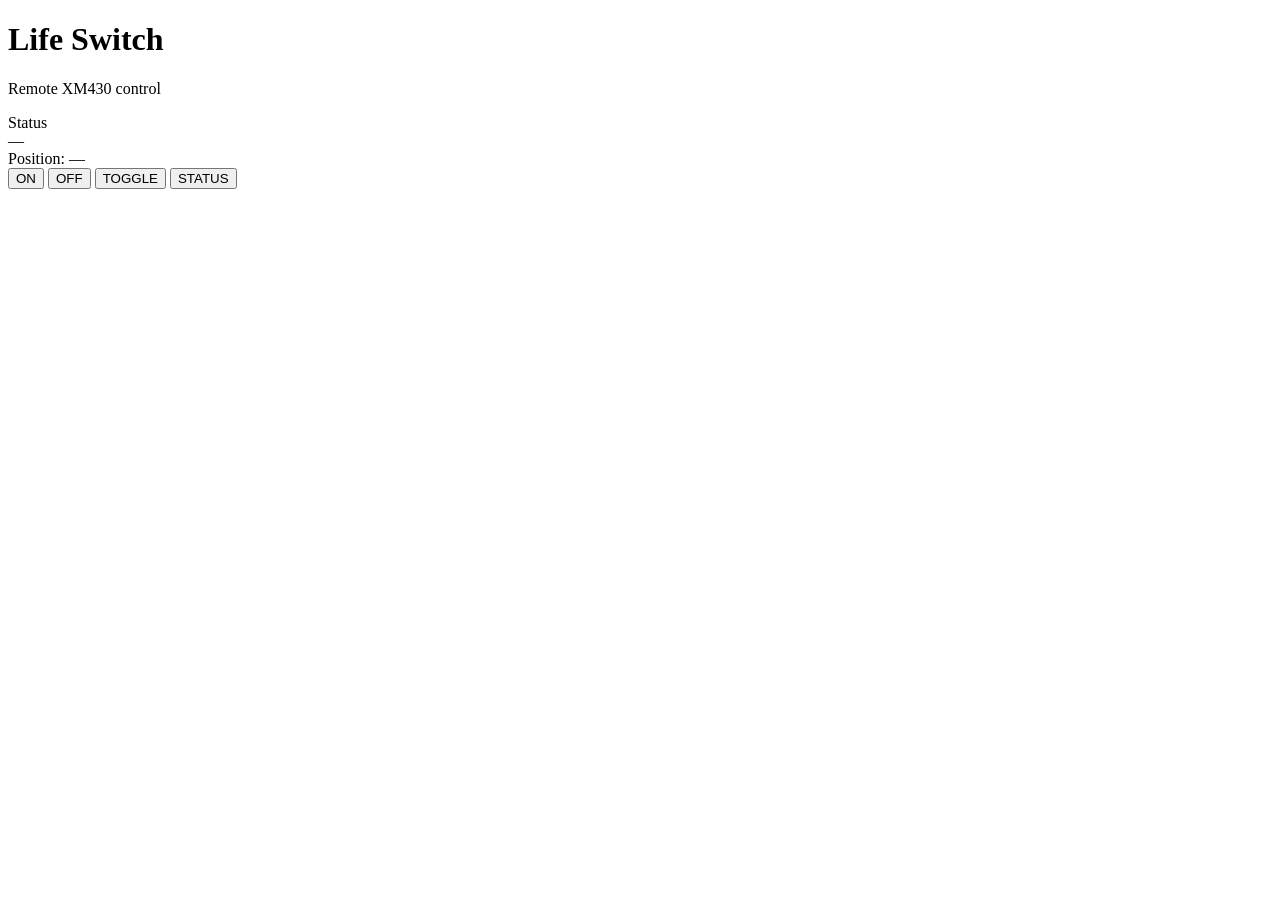
==== web/index.html @ aa9fc793 "Add FastAPI web server and browser UI for remote motor control. Expose ON/OFF/toggle/status API endp" ====
<!DOCTYPE html>
<html lang="en">
<head>
  <meta charset="UTF-8">
  <meta name="viewport" content="width=device-width, initial-scale=1.0">
  <title>Life Switch</title>
  <link rel="stylesheet" href="/style.css">
</head>
<body>
  <main class="container">
    <h1>Life Switch</h1>
    <p class="subtitle">Remote XM430 control</p>

    <div id="status-box" class="status-box">
      <div class="status-label">Status</div>
      <div id="state" class="state">—</div>
      <div id="position" class="position">Position: —</div>
    </div>

    <div class="buttons">
      <button id="btn-on" class="btn on">ON</button>
      <button id="btn-off" class="btn off">OFF</button>
      <button id="btn-toggle" class="btn toggle">TOGGLE</button>
      <button id="btn-status" class="btn status">STATUS</button>
    </div>

    <p id="message" class="message"></p>
  </main>

  <script src="/app.js"></script>
</body>
</html>
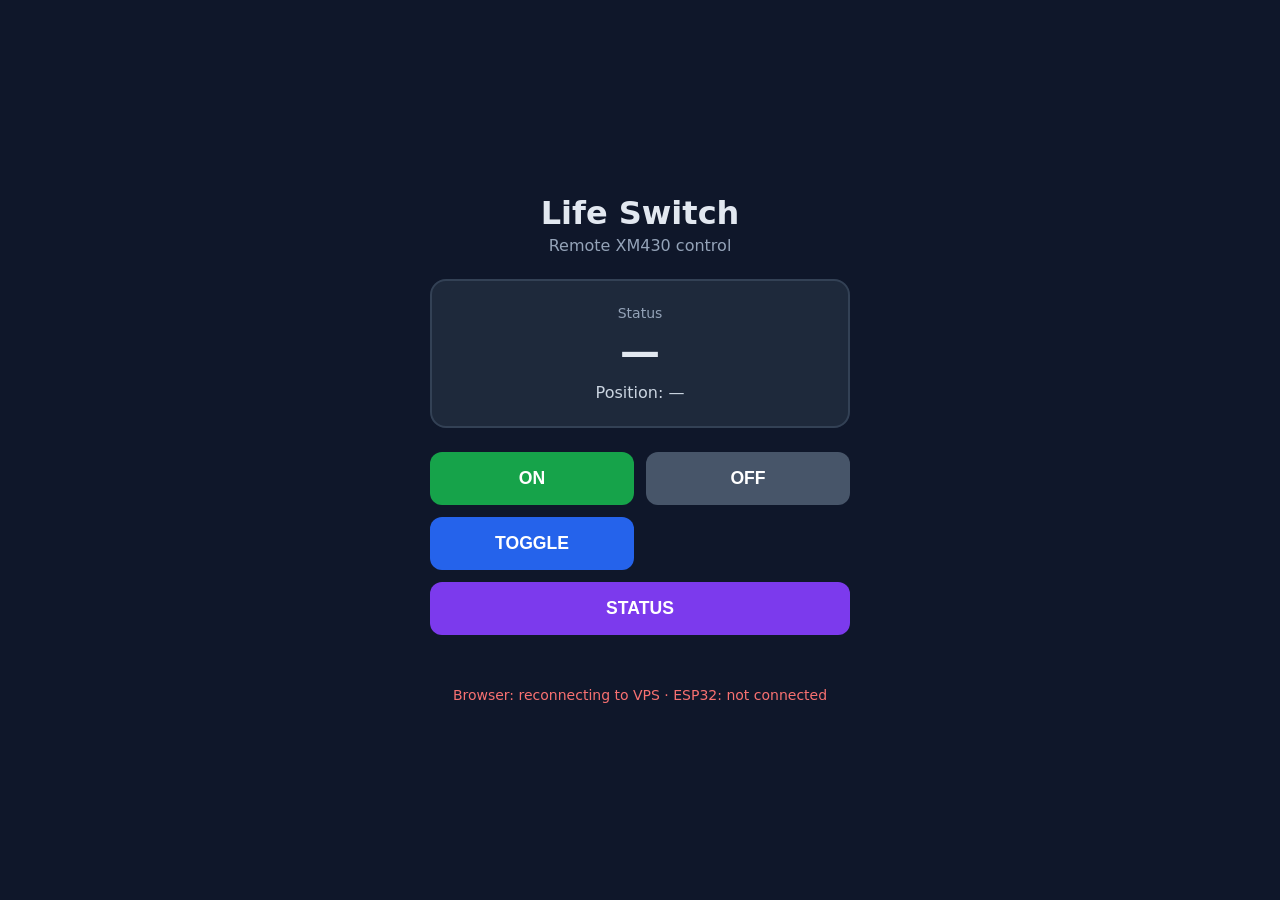
==== commit 3425902c: "Add VPS WebSocket relay and GitHub Pages deployment" ====
--- a/web/index.html
+++ b/web/index.html
@@ -4,7 +4,7 @@
   <meta charset="UTF-8">
   <meta name="viewport" content="width=device-width, initial-scale=1.0">
   <title>Life Switch</title>
-  <link rel="stylesheet" href="/style.css">
+  <link rel="stylesheet" href="./style.css">
 </head>
 <body>
   <main class="container">
@@ -25,8 +25,11 @@
     </div>
 
     <p id="message" class="message"></p>
+    <p id="connection-status" class="connection-status" aria-live="polite">
+      Browser: connecting to VPS · ESP32: unknown
+    </p>
   </main>
 
-  <script src="/app.js"></script>
+  <script src="./app.js"></script>
 </body>
 </html>
--- a/web/style.css
+++ b/web/style.css
@@ -0,0 +1,129 @@
+* {
+  box-sizing: border-box;
+}
+
+body {
+  margin: 0;
+  min-height: 100vh;
+  font-family: system-ui, -apple-system, sans-serif;
+  background: #0f172a;
+  color: #e2e8f0;
+  display: flex;
+  align-items: center;
+  justify-content: center;
+  padding: 1rem;
+}
+
+.container {
+  width: 100%;
+  max-width: 420px;
+  text-align: center;
+}
+
+h1 {
+  margin: 0 0 0.25rem;
+  font-size: 2rem;
+}
+
+.subtitle {
+  margin: 0 0 1.5rem;
+  color: #94a3b8;
+}
+
+.status-box {
+  background: #1e293b;
+  border-radius: 16px;
+  padding: 1.5rem;
+  margin-bottom: 1.5rem;
+  border: 2px solid #334155;
+}
+
+.status-box.on {
+  border-color: #22c55e;
+}
+
+.status-box.off {
+  border-color: #64748b;
+}
+
+.status-label {
+  font-size: 0.875rem;
+  color: #94a3b8;
+  margin-bottom: 0.5rem;
+}
+
+.state {
+  font-size: 2.5rem;
+  font-weight: 700;
+  margin-bottom: 0.5rem;
+}
+
+.state.on {
+  color: #22c55e;
+}
+
+.state.off {
+  color: #94a3b8;
+}
+
+.position {
+  color: #cbd5e1;
+}
+
+.buttons {
+  display: grid;
+  grid-template-columns: 1fr 1fr;
+  gap: 0.75rem;
+}
+
+.btn {
+  border: none;
+  border-radius: 12px;
+  padding: 1rem;
+  font-size: 1.1rem;
+  font-weight: 600;
+  cursor: pointer;
+  color: white;
+}
+
+.btn:active {
+  transform: scale(0.98);
+}
+
+.btn.on {
+  background: #16a34a;
+}
+
+.btn.off {
+  background: #475569;
+}
+
+.btn.toggle {
+  background: #2563eb;
+}
+
+.btn.status {
+  background: #7c3aed;
+  grid-column: span 2;
+}
+
+.message {
+  margin-top: 1rem;
+  min-height: 1.25rem;
+  color: #94a3b8;
+}
+
+.message.error {
+  color: #f87171;
+}
+
+.connection-status {
+  margin: 0.5rem 0 0;
+  min-height: 1.25rem;
+  color: #94a3b8;
+  font-size: 0.875rem;
+}
+
+.connection-status.error {
+  color: #f87171;
+}
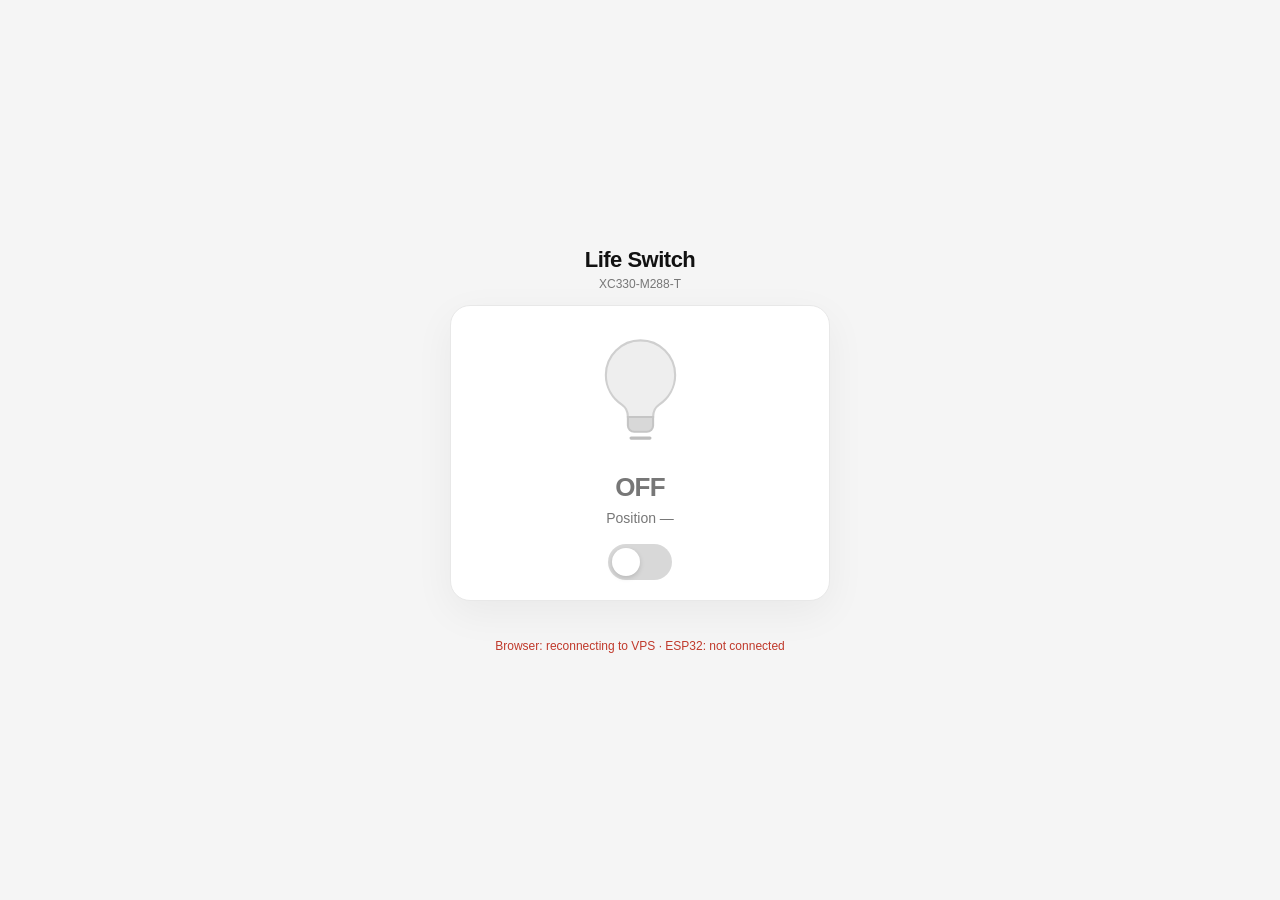
==== commit d13e4b9c: "Route Pages root to XC330 controller" ====
--- a/web/index.html
+++ b/web/index.html
@@ -3,33 +3,12 @@
 <head>
   <meta charset="UTF-8">
   <meta name="viewport" content="width=device-width, initial-scale=1.0">
+  <meta http-equiv="refresh" content="0; url=./xc330_index.html">
+  <link rel="canonical" href="./xc330_index.html">
   <title>Life Switch</title>
-  <link rel="stylesheet" href="./style.css">
 </head>
 <body>
-  <main class="container">
-    <h1>Life Switch</h1>
-    <p class="subtitle">Remote XM430 control</p>
-
-    <div id="status-box" class="status-box">
-      <div class="status-label">Status</div>
-      <div id="state" class="state">—</div>
-      <div id="position" class="position">Position: —</div>
-    </div>
-
-    <div class="buttons">
-      <button id="btn-on" class="btn on">ON</button>
-      <button id="btn-off" class="btn off">OFF</button>
-      <button id="btn-toggle" class="btn toggle">TOGGLE</button>
-      <button id="btn-status" class="btn status">STATUS</button>
-    </div>
-
-    <p id="message" class="message"></p>
-    <p id="connection-status" class="connection-status" aria-live="polite">
-      Browser: connecting to VPS · ESP32: unknown
-    </p>
-  </main>
-
-  <script src="./app.js"></script>
+  <p>Opening the <a href="./xc330_index.html">XC330 controller</a>…</p>
+  <script>window.location.replace("./xc330_index.html");</script>
 </body>
 </html>
